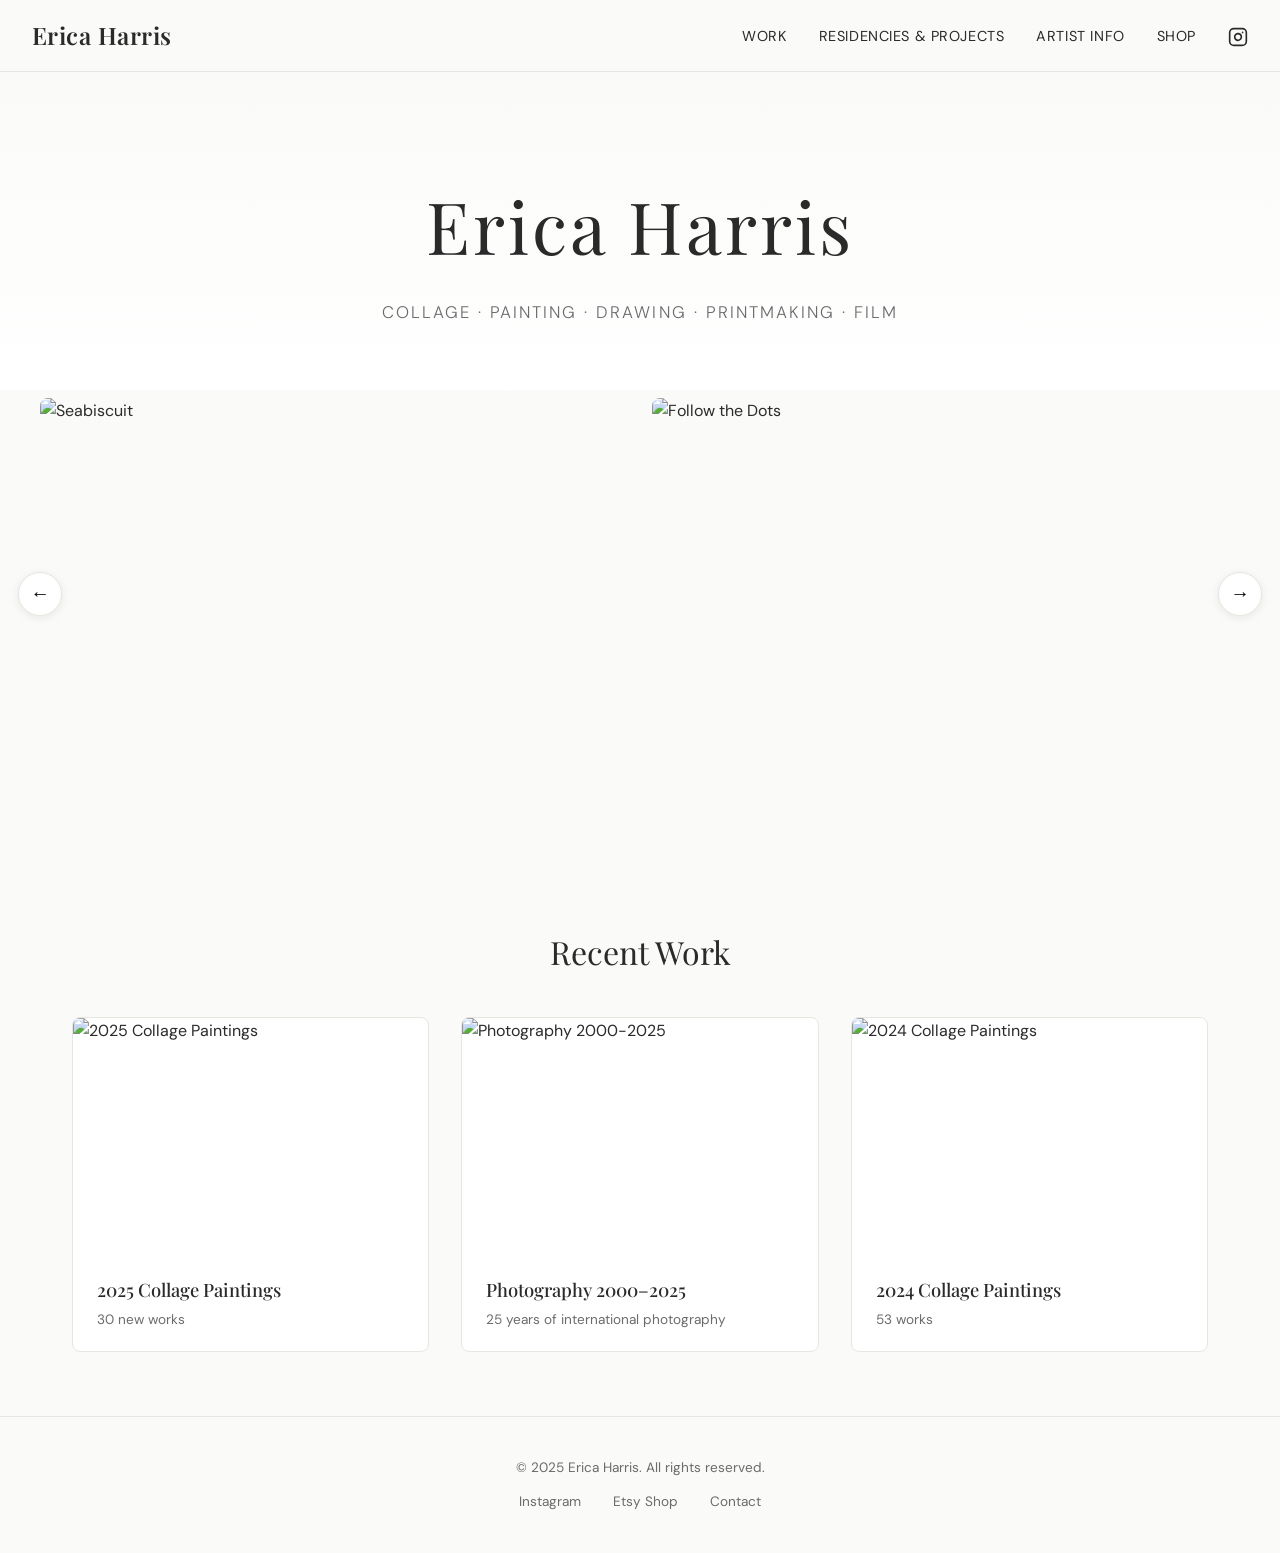
==== index.html @ 8994b684 "Initial site: modernized Erica Harris artist portfolio Static HTML/CSS/JS portfolio site with: - Res" ====
<!DOCTYPE html>
<html lang="en">
<head>
    <meta charset="UTF-8">
    <meta name="viewport" content="width=device-width, initial-scale=1.0">
    <title>Erica Harris - Artist</title>
    <link rel="stylesheet" href="css/style.css">
    <link rel="preconnect" href="https://fonts.googleapis.com">
    <link rel="preconnect" href="https://fonts.gstatic.com" crossorigin>
    <link href="https://fonts.googleapis.com/css2?family=DM+Sans:ital,wght@0,300;0,400;0,500;0,700;1,400&family=Playfair+Display:ital,wght@0,400;0,600;1,400&display=swap" rel="stylesheet">
</head>
<body>
    <nav class="main-nav">
        <a href="index.html" class="nav-logo">Erica Harris</a>
        <button class="nav-toggle" aria-label="Toggle navigation">
            <span></span><span></span><span></span>
        </button>
        <ul class="nav-links">
            <li class="dropdown">
                <a href="#" class="dropdown-toggle">Work</a>
                <ul class="dropdown-menu">
                    <li><a href="collage-paintings.html">Collage Paintings</a></li>
                    <li><a href="drawings-prints.html">Drawings &amp; Prints</a></li>
                    <li><a href="photography.html">Photography</a></li>
                    <li><a href="films.html">Films</a></li>
                </ul>
            </li>
            <li><a href="residencies.html">Residencies &amp; Projects</a></li>
            <li><a href="about.html">Artist Info</a></li>
            <li><a href="https://www.etsy.com/shop/ericaharris" target="_blank" rel="noopener">Shop</a></li>
            <li><a href="https://www.instagram.com/ericaharrisart/" target="_blank" rel="noopener" class="nav-icon">
                <svg width="20" height="20" viewBox="0 0 24 24" fill="none" stroke="currentColor" stroke-width="2" stroke-linecap="round" stroke-linejoin="round"><rect x="2" y="2" width="20" height="20" rx="5" ry="5"></rect><path d="M16 11.37A4 4 0 1 1 12.63 8 4 4 0 0 1 16 11.37z"></path><line x1="17.5" y1="6.5" x2="17.51" y2="6.5"></line></svg>
            </a></li>
        </ul>
    </nav>

    <header class="hero">
        <div class="hero-content">
            <h1>Erica Harris</h1>
            <p class="hero-subtitle">Collage &middot; Painting &middot; Drawing &middot; Printmaking &middot; Film</p>
        </div>
    </header>

    <section class="featured-slider" id="featured">
        <div class="slider-container">
            <div class="slider-track">
                <a href="collage-paintings.html" class="slide">
                    <img src="https://www.ericaharris.org/wp/wp-content/uploads/2026/01/seabiscuit-620x404.jpeg" alt="Seabiscuit" loading="lazy">
                    <div class="slide-overlay"><span>Seabiscuit</span></div>
                </a>
                <a href="collage-paintings.html" class="slide">
                    <img src="https://www.ericaharris.org/wp/wp-content/uploads/2026/01/followthedots-620x404.jpeg" alt="Follow the Dots" loading="lazy">
                    <div class="slide-overlay"><span>Follow the Dots</span></div>
                </a>
                <a href="collage-paintings.html" class="slide">
                    <img src="https://www.ericaharris.org/wp/wp-content/uploads/2026/01/upanddown-620x404.jpeg" alt="Up and Down" loading="lazy">
                    <div class="slide-overlay"><span>Up and Down</span></div>
                </a>
                <a href="collage-paintings.html" class="slide">
                    <img src="https://www.ericaharris.org/wp/wp-content/uploads/2026/01/enero-620x404.jpeg" alt="Enero" loading="lazy">
                    <div class="slide-overlay"><span>Enero</span></div>
                </a>
                <a href="collage-paintings.html" class="slide">
                    <img src="https://www.ericaharris.org/wp/wp-content/uploads/2026/01/chicago-620x404.jpeg" alt="Chicago" loading="lazy">
                    <div class="slide-overlay"><span>Chicago</span></div>
                </a>
                <a href="collage-paintings.html" class="slide">
                    <img src="https://www.ericaharris.org/wp/wp-content/uploads/2026/01/virtuoso-620x404.jpeg" alt="Virtuoso" loading="lazy">
                    <div class="slide-overlay"><span>Virtuoso</span></div>
                </a>
                <a href="collage-paintings.html" class="slide">
                    <img src="https://www.ericaharris.org/wp/wp-content/uploads/2026/01/spacecake-620x404.jpeg" alt="Space Cake" loading="lazy">
                    <div class="slide-overlay"><span>Space Cake</span></div>
                </a>
                <a href="collage-paintings.html" class="slide">
                    <img src="https://www.ericaharris.org/wp/wp-content/uploads/2026/01/mobilia-620x404.jpeg" alt="Mobilia" loading="lazy">
                    <div class="slide-overlay"><span>Mobilia</span></div>
                </a>
            </div>
            <button class="slider-btn slider-prev" aria-label="Previous">&larr;</button>
            <button class="slider-btn slider-next" aria-label="Next">&rarr;</button>
        </div>
    </section>

    <section class="recent-work">
        <h2>Recent Work</h2>
        <div class="work-grid">
            <a href="collage-paintings.html" class="work-card">
                <div class="work-card-img">
                    <img src="https://www.ericaharris.org/wp/wp-content/uploads/2026/01/seabiscuit-420x274.jpeg" alt="2025 Collage Paintings" loading="lazy">
                </div>
                <div class="work-card-info">
                    <h3>2025 Collage Paintings</h3>
                    <p>30 new works</p>
                </div>
            </a>
            <a href="photography.html" class="work-card">
                <div class="work-card-img">
                    <img src="https://www.ericaharris.org/wp/wp-content/uploads/2026/01/IMG_7162-1-420x274.jpg" alt="Photography 2000-2025" loading="lazy">
                </div>
                <div class="work-card-info">
                    <h3>Photography 2000&ndash;2025</h3>
                    <p>25 years of international photography</p>
                </div>
            </a>
            <a href="collage-paintings.html#2024" class="work-card">
                <div class="work-card-img">
                    <img src="https://www.ericaharris.org/wp/wp-content/uploads/2025/01/1buildingtoy-420x274.jpeg" alt="2024 Collage Paintings" loading="lazy">
                </div>
                <div class="work-card-info">
                    <h3>2024 Collage Paintings</h3>
                    <p>53 works</p>
                </div>
            </a>
        </div>
    </section>

    <footer class="site-footer">
        <div class="footer-content">
            <p>&copy; 2025 Erica Harris. All rights reserved.</p>
            <div class="footer-links">
                <a href="https://www.instagram.com/ericaharrisart/" target="_blank" rel="noopener">Instagram</a>
                <a href="https://www.etsy.com/shop/ericaharris" target="_blank" rel="noopener">Etsy Shop</a>
                <a href="about.html">Contact</a>
            </div>
        </div>
    </footer>

    <script src="js/main.js"></script>
</body>
</html>
---- css/style.css ----
/* === Reset & Base === */
*, *::before, *::after {
    margin: 0;
    padding: 0;
    box-sizing: border-box;
}

:root {
    --color-bg: #fafaf8;
    --color-text: #2a2a2a;
    --color-text-light: #6b6b6b;
    --color-accent: #c4a265;
    --color-white: #ffffff;
    --color-border: #e8e6e1;
    --color-dark: #1a1a1a;
    --font-body: 'DM Sans', sans-serif;
    --font-display: 'Playfair Display', Georgia, serif;
    --max-width: 1200px;
    --nav-height: 72px;
}

html {
    scroll-behavior: smooth;
}

body {
    font-family: var(--font-body);
    color: var(--color-text);
    background: var(--color-bg);
    line-height: 1.6;
    -webkit-font-smoothing: antialiased;
}

img {
    max-width: 100%;
    height: auto;
    display: block;
}

a {
    color: inherit;
    text-decoration: none;
}

/* === Navigation === */
.main-nav {
    position: fixed;
    top: 0;
    left: 0;
    right: 0;
    z-index: 1000;
    display: flex;
    align-items: center;
    justify-content: space-between;
    padding: 0 2rem;
    height: var(--nav-height);
    background: rgba(250, 250, 248, 0.95);
    backdrop-filter: blur(10px);
    border-bottom: 1px solid var(--color-border);
}

.nav-logo {
    font-family: var(--font-display);
    font-size: 1.5rem;
    font-weight: 600;
    letter-spacing: 0.02em;
}

.nav-links {
    display: flex;
    align-items: center;
    gap: 2rem;
    list-style: none;
}

.nav-links a {
    font-size: 0.9rem;
    font-weight: 400;
    letter-spacing: 0.04em;
    text-transform: uppercase;
    transition: color 0.2s;
}

.nav-links a:hover {
    color: var(--color-accent);
}

.nav-icon svg {
    vertical-align: middle;
}

/* Dropdown */
.dropdown {
    position: relative;
}

.dropdown-menu {
    position: absolute;
    top: 100%;
    left: 0;
    min-width: 200px;
    padding: 0.75rem 0;
    background: var(--color-white);
    border: 1px solid var(--color-border);
    border-radius: 4px;
    box-shadow: 0 8px 30px rgba(0,0,0,0.08);
    list-style: none;
    opacity: 0;
    visibility: hidden;
    transform: translateY(8px);
    transition: all 0.2s;
}

.dropdown:hover .dropdown-menu {
    opacity: 1;
    visibility: visible;
    transform: translateY(0);
}

.dropdown-menu a {
    display: block;
    padding: 0.5rem 1.25rem;
    font-size: 0.85rem;
    text-transform: none;
    letter-spacing: 0.02em;
}

.dropdown-menu a:hover {
    background: var(--color-bg);
}

/* Mobile nav toggle */
.nav-toggle {
    display: none;
    background: none;
    border: none;
    cursor: pointer;
    padding: 0.5rem;
    flex-direction: column;
    gap: 5px;
}

.nav-toggle span {
    display: block;
    width: 24px;
    height: 2px;
    background: var(--color-text);
    transition: all 0.3s;
}

/* === Hero === */
.hero {
    margin-top: var(--nav-height);
    padding: 6rem 2rem 4rem;
    text-align: center;
    background: linear-gradient(180deg, var(--color-bg) 0%, var(--color-white) 100%);
}

.hero h1 {
    font-family: var(--font-display);
    font-size: clamp(2.5rem, 6vw, 4.5rem);
    font-weight: 400;
    letter-spacing: 0.04em;
    margin-bottom: 1rem;
}

.hero-subtitle {
    font-size: 1.05rem;
    color: var(--color-text-light);
    letter-spacing: 0.12em;
    text-transform: uppercase;
    font-weight: 300;
}

/* === Featured Slider === */
.featured-slider {
    padding: 0 2rem 4rem;
    overflow: hidden;
}

.slider-container {
    position: relative;
    max-width: var(--max-width);
    margin: 0 auto;
}

.slider-track {
    display: flex;
    gap: 1.5rem;
    overflow-x: auto;
    scroll-snap-type: x mandatory;
    scrollbar-width: none;
    -ms-overflow-style: none;
    padding: 0.5rem 0;
}

.slider-track::-webkit-scrollbar {
    display: none;
}

.slide {
    flex: 0 0 calc(50% - 0.75rem);
    scroll-snap-align: start;
    position: relative;
    border-radius: 8px;
    overflow: hidden;
    aspect-ratio: 3/2;
}

.slide img {
    width: 100%;
    height: 100%;
    object-fit: cover;
    transition: transform 0.4s ease;
}

.slide:hover img {
    transform: scale(1.03);
}

.slide-overlay {
    position: absolute;
    bottom: 0;
    left: 0;
    right: 0;
    padding: 2rem 1.5rem 1.25rem;
    background: linear-gradient(transparent, rgba(0,0,0,0.6));
    color: var(--color-white);
    opacity: 0;
    transition: opacity 0.3s;
}

.slide:hover .slide-overlay {
    opacity: 1;
}

.slide-overlay span {
    font-family: var(--font-display);
    font-size: 1.15rem;
    font-style: italic;
}

.slider-btn {
    position: absolute;
    top: 50%;
    transform: translateY(-50%);
    width: 44px;
    height: 44px;
    border-radius: 50%;
    border: 1px solid var(--color-border);
    background: var(--color-white);
    font-size: 1.2rem;
    cursor: pointer;
    transition: all 0.2s;
    display: flex;
    align-items: center;
    justify-content: center;
    box-shadow: 0 2px 10px rgba(0,0,0,0.08);
}

.slider-btn:hover {
    background: var(--color-dark);
    color: var(--color-white);
    border-color: var(--color-dark);
}

.slider-prev { left: -22px; }
.slider-next { right: -22px; }

/* === Recent Work Grid === */
.recent-work {
    padding: 4rem 2rem;
    max-width: var(--max-width);
    margin: 0 auto;
}

.recent-work h2 {
    font-family: var(--font-display);
    font-size: 2rem;
    font-weight: 400;
    margin-bottom: 2.5rem;
    text-align: center;
}

.work-grid {
    display: grid;
    grid-template-columns: repeat(3, 1fr);
    gap: 2rem;
}

.work-card {
    display: block;
    border-radius: 8px;
    overflow: hidden;
    background: var(--color-white);
    border: 1px solid var(--color-border);
    transition: transform 0.3s, box-shadow 0.3s;
}

.work-card:hover {
    transform: translateY(-4px);
    box-shadow: 0 12px 40px rgba(0,0,0,0.08);
}

.work-card-img {
    overflow: hidden;
    aspect-ratio: 3/2;
}

.work-card-img img {
    width: 100%;
    height: 100%;
    object-fit: cover;
    transition: transform 0.4s;
}

.work-card:hover .work-card-img img {
    transform: scale(1.05);
}

.work-card-info {
    padding: 1.25rem 1.5rem;
}

.work-card-info h3 {
    font-family: var(--font-display);
    font-size: 1.15rem;
    font-weight: 500;
    margin-bottom: 0.3rem;
}

.work-card-info p {
    font-size: 0.85rem;
    color: var(--color-text-light);
}

/* === Gallery Grid (for work pages) === */
.page-header {
    margin-top: var(--nav-height);
    padding: 4rem 2rem 2rem;
    text-align: center;
}

.page-header h1 {
    font-family: var(--font-display);
    font-size: clamp(2rem, 4vw, 3rem);
    font-weight: 400;
    margin-bottom: 0.75rem;
}

.page-header p {
    color: var(--color-text-light);
    font-size: 1rem;
    max-width: 600px;
    margin: 0 auto;
}

.gallery-section {
    padding: 2rem 2rem 4rem;
    max-width: var(--max-width);
    margin: 0 auto;
}

.gallery-section h2 {
    font-family: var(--font-display);
    font-size: 1.6rem;
    font-weight: 400;
    margin-bottom: 1.5rem;
    padding-bottom: 0.75rem;
    border-bottom: 1px solid var(--color-border);
}

.gallery-grid {
    display: grid;
    grid-template-columns: repeat(auto-fill, minmax(280px, 1fr));
    gap: 1.25rem;
}

.gallery-item {
    position: relative;
    border-radius: 6px;
    overflow: hidden;
    cursor: pointer;
    background: var(--color-white);
}

.gallery-item img {
    width: 100%;
    aspect-ratio: 1;
    object-fit: cover;
    transition: transform 0.4s;
}

.gallery-item:hover img {
    transform: scale(1.04);
}

.gallery-item .caption {
    position: absolute;
    bottom: 0;
    left: 0;
    right: 0;
    padding: 1.5rem 1rem 0.75rem;
    background: linear-gradient(transparent, rgba(0,0,0,0.55));
    color: var(--color-white);
    font-size: 0.85rem;
    font-family: var(--font-display);
    font-style: italic;
    opacity: 0;
    transition: opacity 0.3s;
}

.gallery-item:hover .caption {
    opacity: 1;
}

/* === About / Artist Info Page === */
.about-section {
    padding: 2rem 2rem 4rem;
    max-width: 800px;
    margin: 0 auto;
}

.about-section h2 {
    font-family: var(--font-display);
    font-size: 1.5rem;
    font-weight: 400;
    margin: 2.5rem 0 1rem;
    padding-bottom: 0.5rem;
    border-bottom: 1px solid var(--color-border);
}

.about-section p {
    margin-bottom: 1rem;
    line-height: 1.8;
}

.contact-list {
    list-style: none;
    line-height: 2;
}

.contact-list a {
    color: var(--color-accent);
    border-bottom: 1px solid transparent;
    transition: border-color 0.2s;
}

.contact-list a:hover {
    border-bottom-color: var(--color-accent);
}

/* === Residencies Page === */
.residency-grid {
    display: grid;
    grid-template-columns: repeat(auto-fill, minmax(340px, 1fr));
    gap: 2rem;
    max-width: var(--max-width);
    margin: 0 auto;
    padding: 2rem 2rem 4rem;
}

.residency-card {
    border-radius: 8px;
    overflow: hidden;
    background: var(--color-white);
    border: 1px solid var(--color-border);
    transition: transform 0.3s, box-shadow 0.3s;
}

.residency-card:hover {
    transform: translateY(-3px);
    box-shadow: 0 8px 30px rgba(0,0,0,0.06);
}

.residency-card img {
    width: 100%;
    aspect-ratio: 3/2;
    object-fit: cover;
}

.residency-card-body {
    padding: 1.25rem 1.5rem;
}

.residency-card-body h3 {
    font-family: var(--font-display);
    font-size: 1.1rem;
    font-weight: 500;
    margin-bottom: 0.35rem;
}

.residency-card-body .date {
    font-size: 0.8rem;
    color: var(--color-accent);
    text-transform: uppercase;
    letter-spacing: 0.08em;
    margin-bottom: 0.5rem;
}

.residency-card-body p {
    font-size: 0.9rem;
    color: var(--color-text-light);
    line-height: 1.6;
}

/* === Films Page === */
.films-list {
    max-width: 800px;
    margin: 0 auto;
    padding: 2rem 2rem 4rem;
}

.film-item {
    margin-bottom: 3rem;
    padding-bottom: 3rem;
    border-bottom: 1px solid var(--color-border);
}

.film-item:last-child {
    border-bottom: none;
}

.film-item h3 {
    font-family: var(--font-display);
    font-size: 1.4rem;
    font-weight: 400;
    margin-bottom: 0.5rem;
}

.film-meta {
    font-size: 0.85rem;
    color: var(--color-text-light);
    margin-bottom: 1rem;
}

.film-item p {
    margin-bottom: 1rem;
    line-height: 1.7;
}

.film-embed {
    position: relative;
    padding-bottom: 56.25%;
    height: 0;
    overflow: hidden;
    border-radius: 8px;
    margin-top: 1rem;
}

.film-embed iframe {
    position: absolute;
    top: 0;
    left: 0;
    width: 100%;
    height: 100%;
    border: 0;
}

/* === Lightbox === */
.lightbox {
    position: fixed;
    inset: 0;
    z-index: 2000;
    background: rgba(0,0,0,0.92);
    display: none;
    align-items: center;
    justify-content: center;
    cursor: zoom-out;
}

.lightbox.active {
    display: flex;
}

.lightbox img {
    max-width: 90vw;
    max-height: 90vh;
    object-fit: contain;
    border-radius: 4px;
}

.lightbox-close {
    position: absolute;
    top: 1.5rem;
    right: 1.5rem;
    width: 40px;
    height: 40px;
    border: none;
    background: rgba(255,255,255,0.15);
    color: white;
    font-size: 1.5rem;
    border-radius: 50%;
    cursor: pointer;
    display: flex;
    align-items: center;
    justify-content: center;
}

.lightbox-caption {
    position: absolute;
    bottom: 2rem;
    left: 50%;
    transform: translateX(-50%);
    color: white;
    font-family: var(--font-display);
    font-style: italic;
    font-size: 1.1rem;
    text-align: center;
}

/* === Footer === */
.site-footer {
    border-top: 1px solid var(--color-border);
    padding: 2.5rem 2rem;
    text-align: center;
}

.footer-content p {
    font-size: 0.85rem;
    color: var(--color-text-light);
    margin-bottom: 0.75rem;
}

.footer-links {
    display: flex;
    gap: 2rem;
    justify-content: center;
}

.footer-links a {
    font-size: 0.85rem;
    color: var(--color-text-light);
    transition: color 0.2s;
}

.footer-links a:hover {
    color: var(--color-accent);
}

/* === Responsive === */
@media (max-width: 768px) {
    .nav-toggle {
        display: flex;
    }

    .nav-links {
        position: fixed;
        top: var(--nav-height);
        left: 0;
        right: 0;
        background: var(--color-white);
        flex-direction: column;
        padding: 2rem;
        gap: 1.25rem;
        border-bottom: 1px solid var(--color-border);
        transform: translateY(-120%);
        transition: transform 0.3s ease;
    }

    .nav-links.open {
        transform: translateY(0);
    }

    .dropdown-menu {
        position: static;
        opacity: 1;
        visibility: visible;
        transform: none;
        box-shadow: none;
        border: none;
        padding-left: 1rem;
        background: transparent;
    }

    .hero {
        padding: 4rem 1.5rem 3rem;
    }

    .slide {
        flex: 0 0 85%;
    }

    .slider-btn {
        display: none;
    }

    .work-grid {
        grid-template-columns: 1fr;
    }

    .gallery-grid {
        grid-template-columns: repeat(auto-fill, minmax(200px, 1fr));
    }

    .residency-grid {
        grid-template-columns: 1fr;
    }
}

@media (max-width: 480px) {
    .gallery-grid {
        grid-template-columns: repeat(2, 1fr);
        gap: 0.75rem;
    }
}
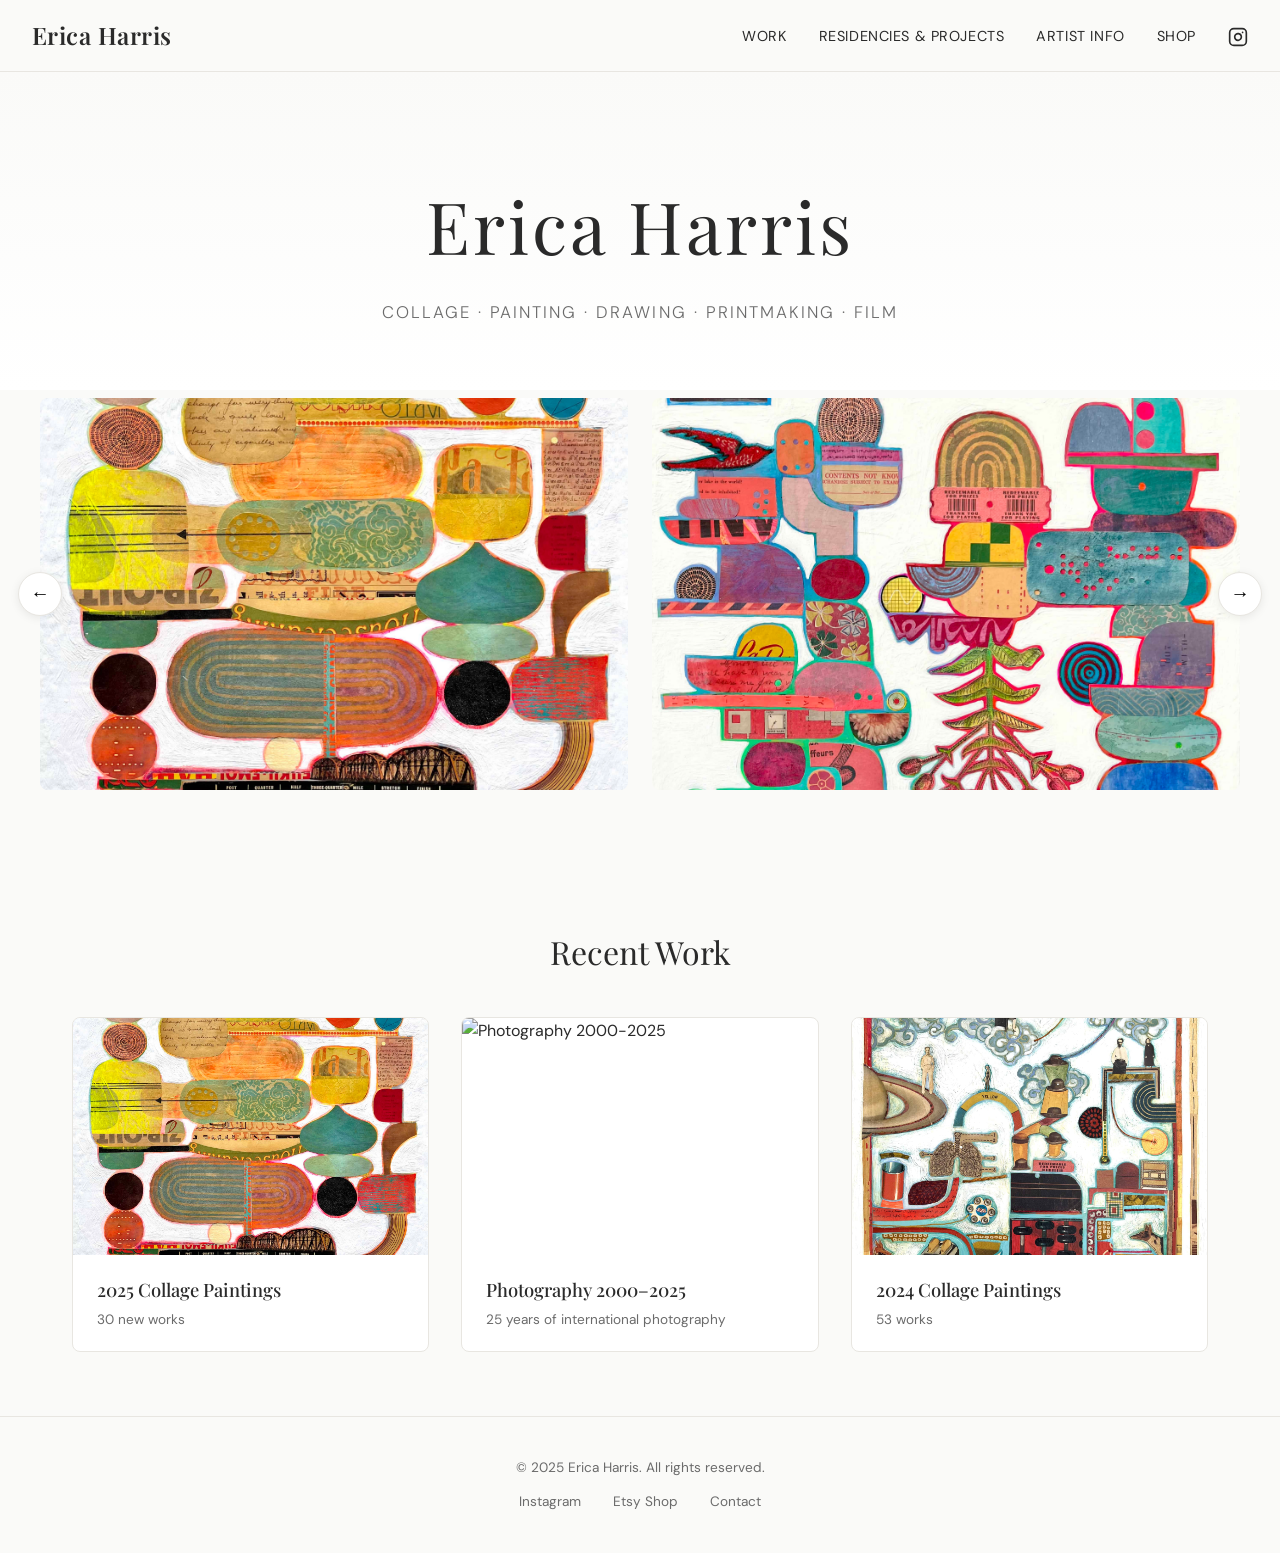
==== commit b52bd2d0: "Download images locally and update all references - Downloaded 48 images from original WordPress sit" ====
--- a/index.html
+++ b/index.html
@@ -45,35 +45,35 @@
         <div class="slider-container">
             <div class="slider-track">
                 <a href="collage-paintings.html" class="slide">
-                    <img src="https://www.ericaharris.org/wp/wp-content/uploads/2026/01/seabiscuit-620x404.jpeg" alt="Seabiscuit" loading="lazy">
+                    <img src="images/seabiscuit.jpeg" alt="Seabiscuit" loading="lazy">
                     <div class="slide-overlay"><span>Seabiscuit</span></div>
                 </a>
                 <a href="collage-paintings.html" class="slide">
-                    <img src="https://www.ericaharris.org/wp/wp-content/uploads/2026/01/followthedots-620x404.jpeg" alt="Follow the Dots" loading="lazy">
+                    <img src="images/followthedots.jpeg" alt="Follow the Dots" loading="lazy">
                     <div class="slide-overlay"><span>Follow the Dots</span></div>
                 </a>
                 <a href="collage-paintings.html" class="slide">
-                    <img src="https://www.ericaharris.org/wp/wp-content/uploads/2026/01/upanddown-620x404.jpeg" alt="Up and Down" loading="lazy">
+                    <img src="images/upanddown.jpeg" alt="Up and Down" loading="lazy">
                     <div class="slide-overlay"><span>Up and Down</span></div>
                 </a>
                 <a href="collage-paintings.html" class="slide">
-                    <img src="https://www.ericaharris.org/wp/wp-content/uploads/2026/01/enero-620x404.jpeg" alt="Enero" loading="lazy">
+                    <img src="images/enero.jpeg" alt="Enero" loading="lazy">
                     <div class="slide-overlay"><span>Enero</span></div>
                 </a>
                 <a href="collage-paintings.html" class="slide">
-                    <img src="https://www.ericaharris.org/wp/wp-content/uploads/2026/01/chicago-620x404.jpeg" alt="Chicago" loading="lazy">
+                    <img src="images/chicago.jpeg" alt="Chicago" loading="lazy">
                     <div class="slide-overlay"><span>Chicago</span></div>
                 </a>
                 <a href="collage-paintings.html" class="slide">
-                    <img src="https://www.ericaharris.org/wp/wp-content/uploads/2026/01/virtuoso-620x404.jpeg" alt="Virtuoso" loading="lazy">
+                    <img src="images/virtuoso.jpeg" alt="Virtuoso" loading="lazy">
                     <div class="slide-overlay"><span>Virtuoso</span></div>
                 </a>
                 <a href="collage-paintings.html" class="slide">
-                    <img src="https://www.ericaharris.org/wp/wp-content/uploads/2026/01/spacecake-620x404.jpeg" alt="Space Cake" loading="lazy">
+                    <img src="images/spacecake.jpeg" alt="Space Cake" loading="lazy">
                     <div class="slide-overlay"><span>Space Cake</span></div>
                 </a>
                 <a href="collage-paintings.html" class="slide">
-                    <img src="https://www.ericaharris.org/wp/wp-content/uploads/2026/01/mobilia-620x404.jpeg" alt="Mobilia" loading="lazy">
+                    <img src="images/mobilia.jpeg" alt="Mobilia" loading="lazy">
                     <div class="slide-overlay"><span>Mobilia</span></div>
                 </a>
             </div>
@@ -87,7 +87,7 @@
         <div class="work-grid">
             <a href="collage-paintings.html" class="work-card">
                 <div class="work-card-img">
-                    <img src="https://www.ericaharris.org/wp/wp-content/uploads/2026/01/seabiscuit-420x274.jpeg" alt="2025 Collage Paintings" loading="lazy">
+                    <img src="images/seabiscuit.jpeg" alt="2025 Collage Paintings" loading="lazy">
                 </div>
                 <div class="work-card-info">
                     <h3>2025 Collage Paintings</h3>
@@ -96,7 +96,7 @@
             </a>
             <a href="photography.html" class="work-card">
                 <div class="work-card-img">
-                    <img src="https://www.ericaharris.org/wp/wp-content/uploads/2026/01/IMG_7162-1-420x274.jpg" alt="Photography 2000-2025" loading="lazy">
+                    <img src="images/IMG_7162-1.jpg" alt="Photography 2000-2025" loading="lazy">
                 </div>
                 <div class="work-card-info">
                     <h3>Photography 2000&ndash;2025</h3>
@@ -105,7 +105,7 @@
             </a>
             <a href="collage-paintings.html#2024" class="work-card">
                 <div class="work-card-img">
-                    <img src="https://www.ericaharris.org/wp/wp-content/uploads/2025/01/1buildingtoy-420x274.jpeg" alt="2024 Collage Paintings" loading="lazy">
+                    <img src="images/1buildingtoy.jpeg" alt="2024 Collage Paintings" loading="lazy">
                 </div>
                 <div class="work-card-info">
                     <h3>2024 Collage Paintings</h3>
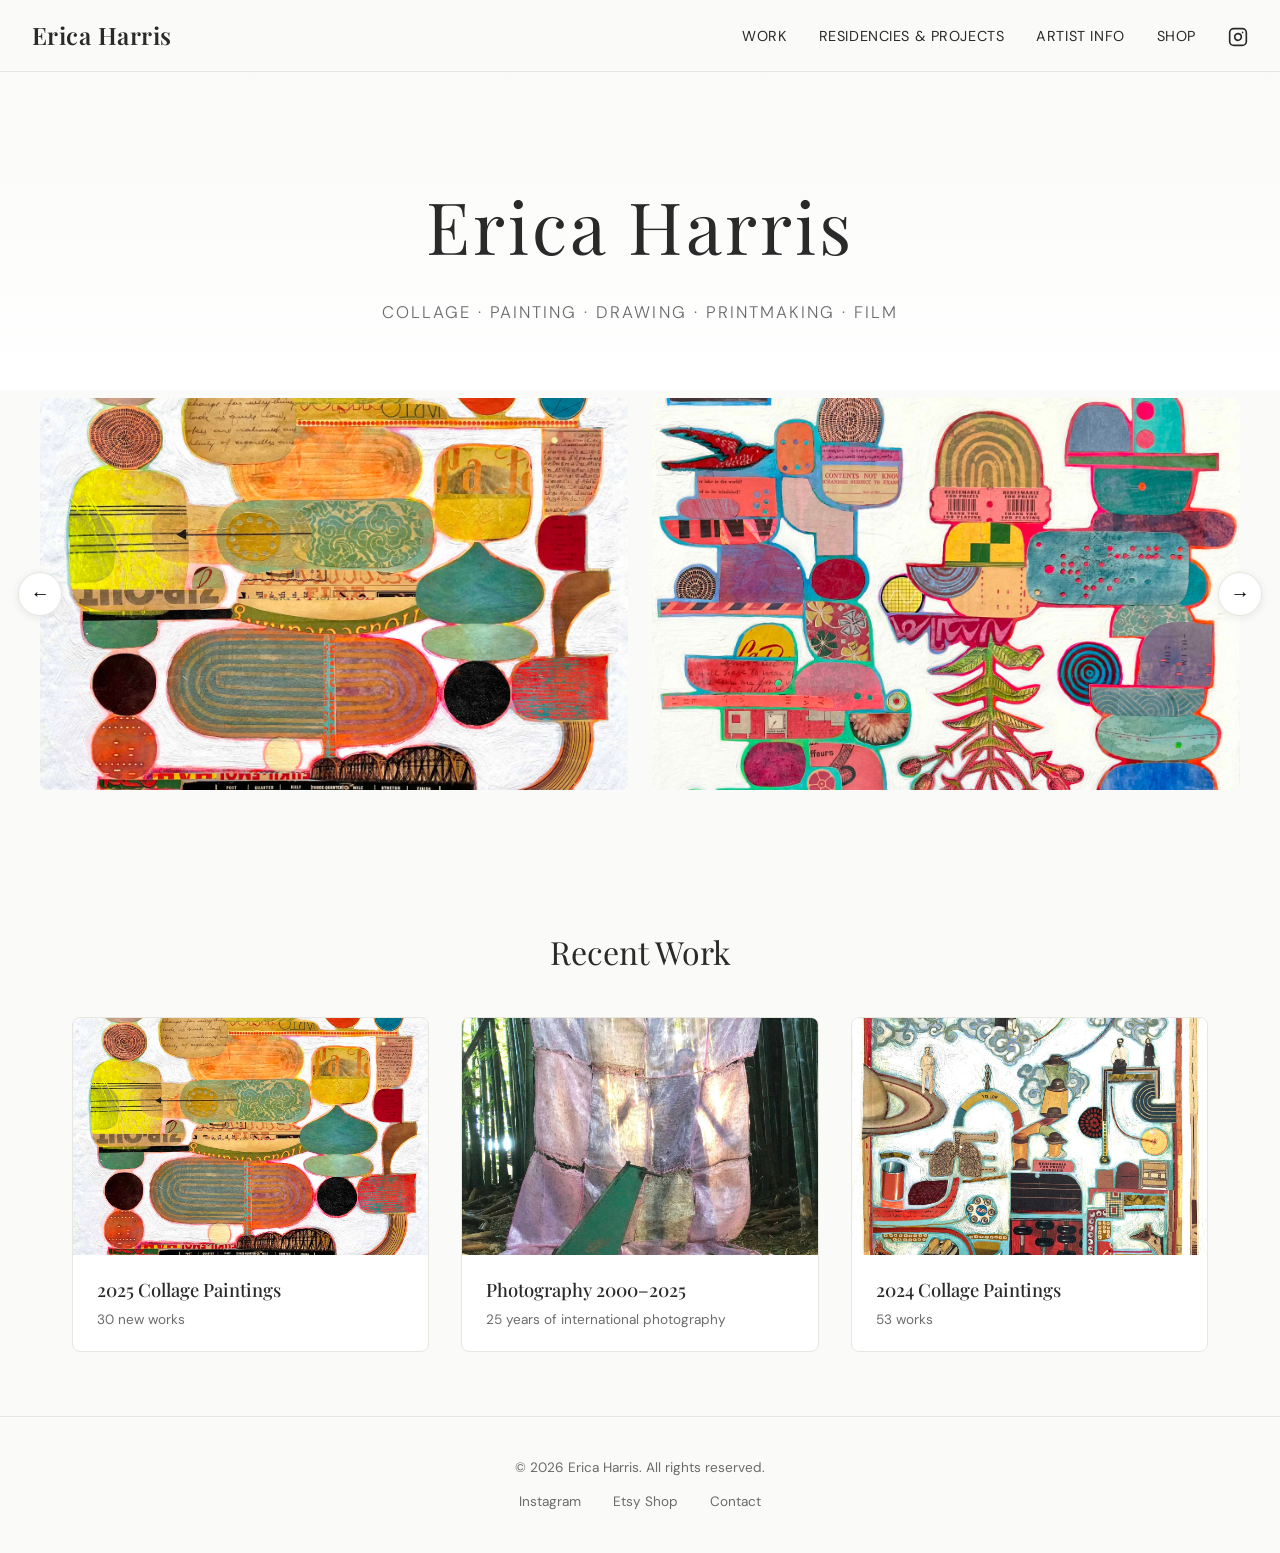
==== commit d24d2ba8: "Update copyright year to 2026" ====
--- a/index.html
+++ b/index.html
@@ -117,7 +117,7 @@
 
     <footer class="site-footer">
         <div class="footer-content">
-            <p>&copy; 2025 Erica Harris. All rights reserved.</p>
+            <p>&copy; 2026 Erica Harris. All rights reserved.</p>
             <div class="footer-links">
                 <a href="https://www.instagram.com/ericaharrisart/" target="_blank" rel="noopener">Instagram</a>
                 <a href="https://www.etsy.com/shop/ericaharris" target="_blank" rel="noopener">Etsy Shop</a>
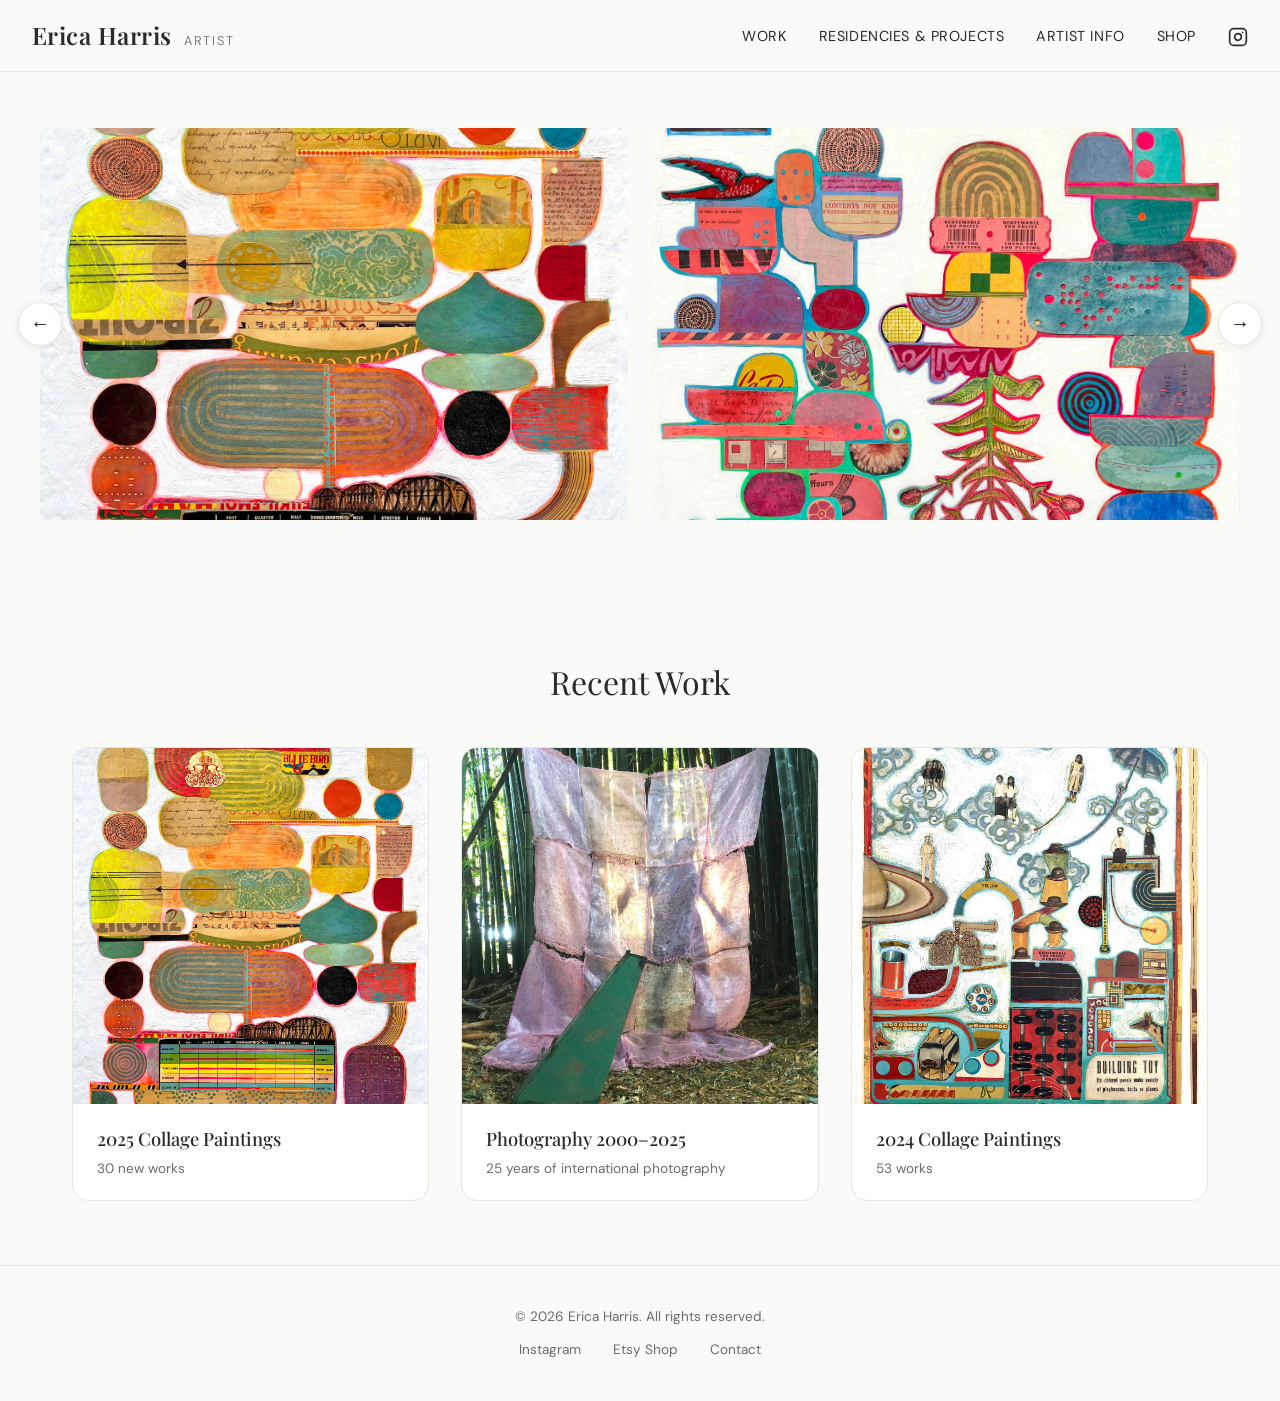
==== commit 7d18bbcf: "Add Work landing page and chunky-tile redesign New work.html groups year-posts into a unified grid o" ====
--- a/index.html
+++ b/index.html
@@ -11,13 +11,16 @@
 </head>
 <body>
     <nav class="main-nav">
-        <a href="index.html" class="nav-logo">Erica Harris</a>
+        <div class="nav-brand">
+            <a href="index.html" class="nav-logo">Erica Harris</a>
+            <span class="nav-tagline">Artist</span>
+        </div>
         <button class="nav-toggle" aria-label="Toggle navigation">
             <span></span><span></span><span></span>
         </button>
         <ul class="nav-links">
             <li class="dropdown">
-                <a href="#" class="dropdown-toggle">Work</a>
+                <a href="work.html" class="dropdown-toggle">Work</a>
                 <ul class="dropdown-menu">
                     <li><a href="collage-paintings.html">Collage Paintings</a></li>
                     <li><a href="drawings-prints.html">Drawings &amp; Prints</a></li>
@@ -33,13 +36,6 @@
             </a></li>
         </ul>
     </nav>
-
-    <header class="hero">
-        <div class="hero-content">
-            <h1>Erica Harris</h1>
-            <p class="hero-subtitle">Collage &middot; Painting &middot; Drawing &middot; Printmaking &middot; Film</p>
-        </div>
-    </header>
 
     <section class="featured-slider" id="featured">
         <div class="slider-container">
--- a/css/style.css
+++ b/css/style.css
@@ -17,6 +17,7 @@
     --font-display: 'Playfair Display', Georgia, serif;
     --max-width: 1200px;
     --nav-height: 72px;
+    --radius-tile: 16px;
 }
 
 html {
@@ -59,11 +60,27 @@
     border-bottom: 1px solid var(--color-border);
 }
 
+.nav-brand {
+    display: flex;
+    align-items: baseline;
+    gap: 0.75rem;
+    min-width: 0;
+}
+
 .nav-logo {
     font-family: var(--font-display);
     font-size: 1.5rem;
     font-weight: 600;
     letter-spacing: 0.02em;
+}
+
+.nav-tagline {
+    font-size: 0.8rem;
+    color: var(--color-text-light);
+    letter-spacing: 0.14em;
+    text-transform: uppercase;
+    font-weight: 300;
+    white-space: nowrap;
 }
 
 .nav-links {
@@ -174,7 +191,8 @@
 
 /* === Featured Slider === */
 .featured-slider {
-    padding: 0 2rem 4rem;
+    margin-top: var(--nav-height);
+    padding: 3rem 2rem 4rem;
     overflow: hidden;
 }
 
@@ -290,7 +308,7 @@
 
 .work-card {
     display: block;
-    border-radius: 8px;
+    border-radius: var(--radius-tile);
     overflow: hidden;
     background: var(--color-white);
     border: 1px solid var(--color-border);
@@ -304,7 +322,7 @@
 
 .work-card-img {
     overflow: hidden;
-    aspect-ratio: 3/2;
+    aspect-ratio: 1 / 1;
 }
 
 .work-card-img img {
@@ -334,6 +352,141 @@
     color: var(--color-text-light);
 }
 
+/* === Work Landing === */
+.work-landing {
+    max-width: var(--max-width);
+    margin: 0 auto;
+    padding: 2rem 2rem 4rem;
+}
+
+.work-section {
+    margin-bottom: 3.5rem;
+}
+
+.work-section:last-child {
+    margin-bottom: 0;
+}
+
+.work-section-header {
+    display: flex;
+    align-items: baseline;
+    justify-content: space-between;
+    gap: 1rem;
+    margin-bottom: 1.5rem;
+    padding-bottom: 0.75rem;
+    border-bottom: 1px solid var(--color-border);
+}
+
+.work-section-header h2 {
+    font-family: var(--font-display);
+    font-size: 1.75rem;
+    font-weight: 400;
+}
+
+.work-section-header .work-count {
+    font-size: 0.8rem;
+    color: var(--color-text-light);
+    text-transform: uppercase;
+    letter-spacing: 0.1em;
+}
+
+.work-tile-grid {
+    display: grid;
+    grid-template-columns: repeat(auto-fill, minmax(220px, 1fr));
+    gap: 1.5rem;
+}
+
+.work-tile {
+    position: relative;
+    display: block;
+    aspect-ratio: 1 / 1;
+    border-radius: var(--radius-tile);
+    overflow: hidden;
+    background: var(--color-border);
+    transition: transform 0.3s, box-shadow 0.3s;
+}
+
+.work-tile:hover {
+    transform: translateY(-4px);
+    box-shadow: 0 12px 40px rgba(0,0,0,0.12);
+}
+
+.work-tile img {
+    width: 100%;
+    height: 100%;
+    object-fit: cover;
+    transition: transform 0.4s;
+}
+
+.work-tile:hover img {
+    transform: scale(1.04);
+}
+
+.work-tile-placeholder {
+    width: 100%;
+    height: 100%;
+    display: flex;
+    align-items: center;
+    justify-content: center;
+    background: linear-gradient(135deg, #e8e3d6 0%, #d4c8a8 100%);
+    color: var(--color-text-light);
+    font-family: var(--font-display);
+    font-style: italic;
+    font-size: 1rem;
+    letter-spacing: 0.05em;
+}
+
+.work-tile-label {
+    position: absolute;
+    left: 0;
+    right: 0;
+    bottom: 0;
+    padding: 2.5rem 1.25rem 1rem;
+    background: linear-gradient(transparent, rgba(0,0,0,0.7));
+    color: var(--color-white);
+}
+
+.work-tile-label h3 {
+    font-family: var(--font-display);
+    font-size: 1.25rem;
+    font-weight: 500;
+    margin-bottom: 0.15rem;
+    letter-spacing: 0.02em;
+}
+
+.work-tile-label p {
+    font-size: 0.78rem;
+    text-transform: uppercase;
+    letter-spacing: 0.1em;
+    opacity: 0.85;
+}
+
+.work-tile-external::after {
+    content: "↗";
+    position: absolute;
+    top: 0.75rem;
+    right: 0.85rem;
+    width: 28px;
+    height: 28px;
+    display: flex;
+    align-items: center;
+    justify-content: center;
+    border-radius: 50%;
+    background: rgba(255,255,255,0.85);
+    color: var(--color-dark);
+    font-size: 0.85rem;
+    line-height: 1;
+}
+
+.work-landing-note {
+    margin-top: 2rem;
+    padding: 1rem 1.25rem;
+    border-left: 3px solid var(--color-accent);
+    background: var(--color-white);
+    font-size: 0.9rem;
+    color: var(--color-text-light);
+}
+
 /* === Gallery Grid (for work pages) === */
 .page-header {
     margin-top: var(--nav-height);
@@ -378,7 +531,7 @@
 
 .gallery-item {
     position: relative;
-    border-radius: 6px;
+    border-radius: var(--radius-tile);
     overflow: hidden;
     cursor: pointer;
     background: var(--color-white);
@@ -644,6 +797,10 @@
         display: flex;
     }
 
+    .nav-tagline {
+        display: none;
+    }
+
     .nav-links {
         position: fixed;
         top: var(--nav-height);
@@ -693,6 +850,11 @@
         grid-template-columns: repeat(auto-fill, minmax(200px, 1fr));
     }
 
+    .work-tile-grid {
+        grid-template-columns: repeat(auto-fill, minmax(160px, 1fr));
+        gap: 1rem;
+    }
+
     .residency-grid {
         grid-template-columns: 1fr;
     }
@@ -703,4 +865,9 @@
         grid-template-columns: repeat(2, 1fr);
         gap: 0.75rem;
     }
-}
+
+    .work-tile-grid {
+        grid-template-columns: repeat(2, 1fr);
+        gap: 0.75rem;
+    }
+}
